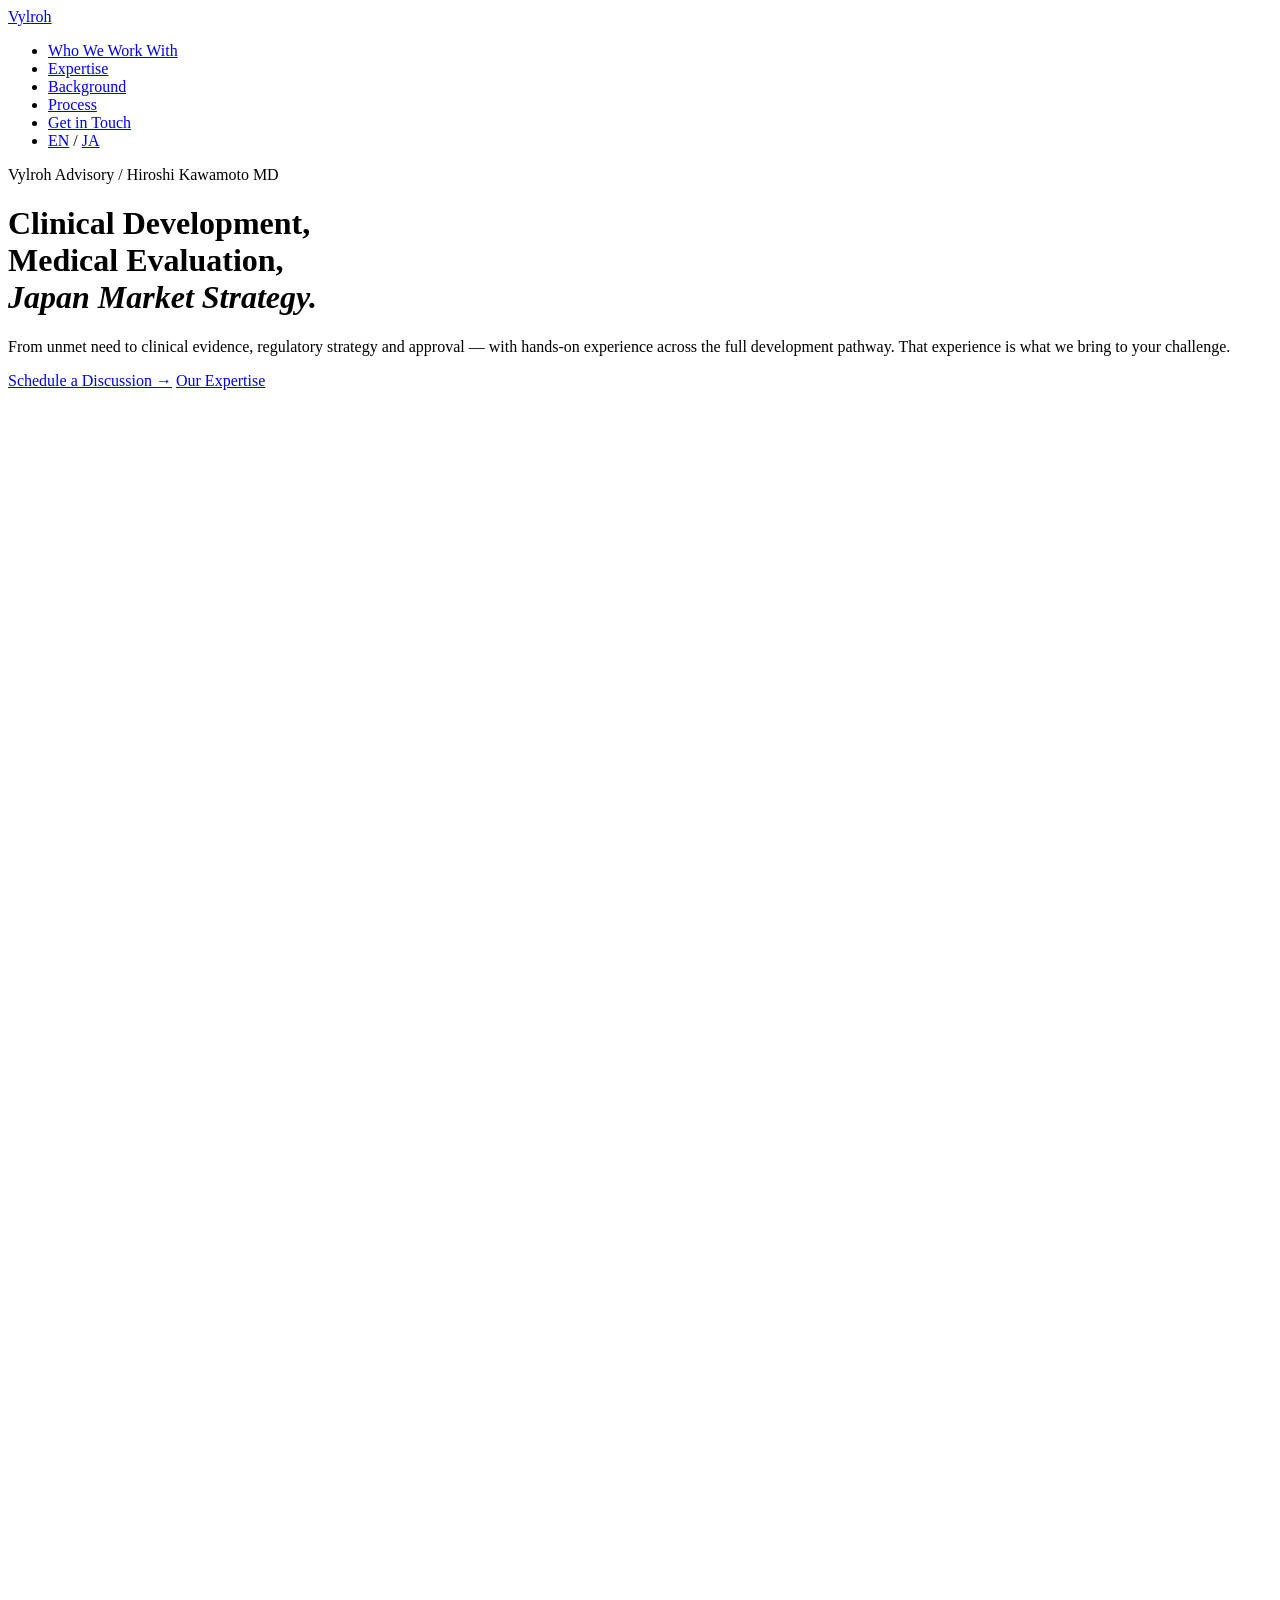
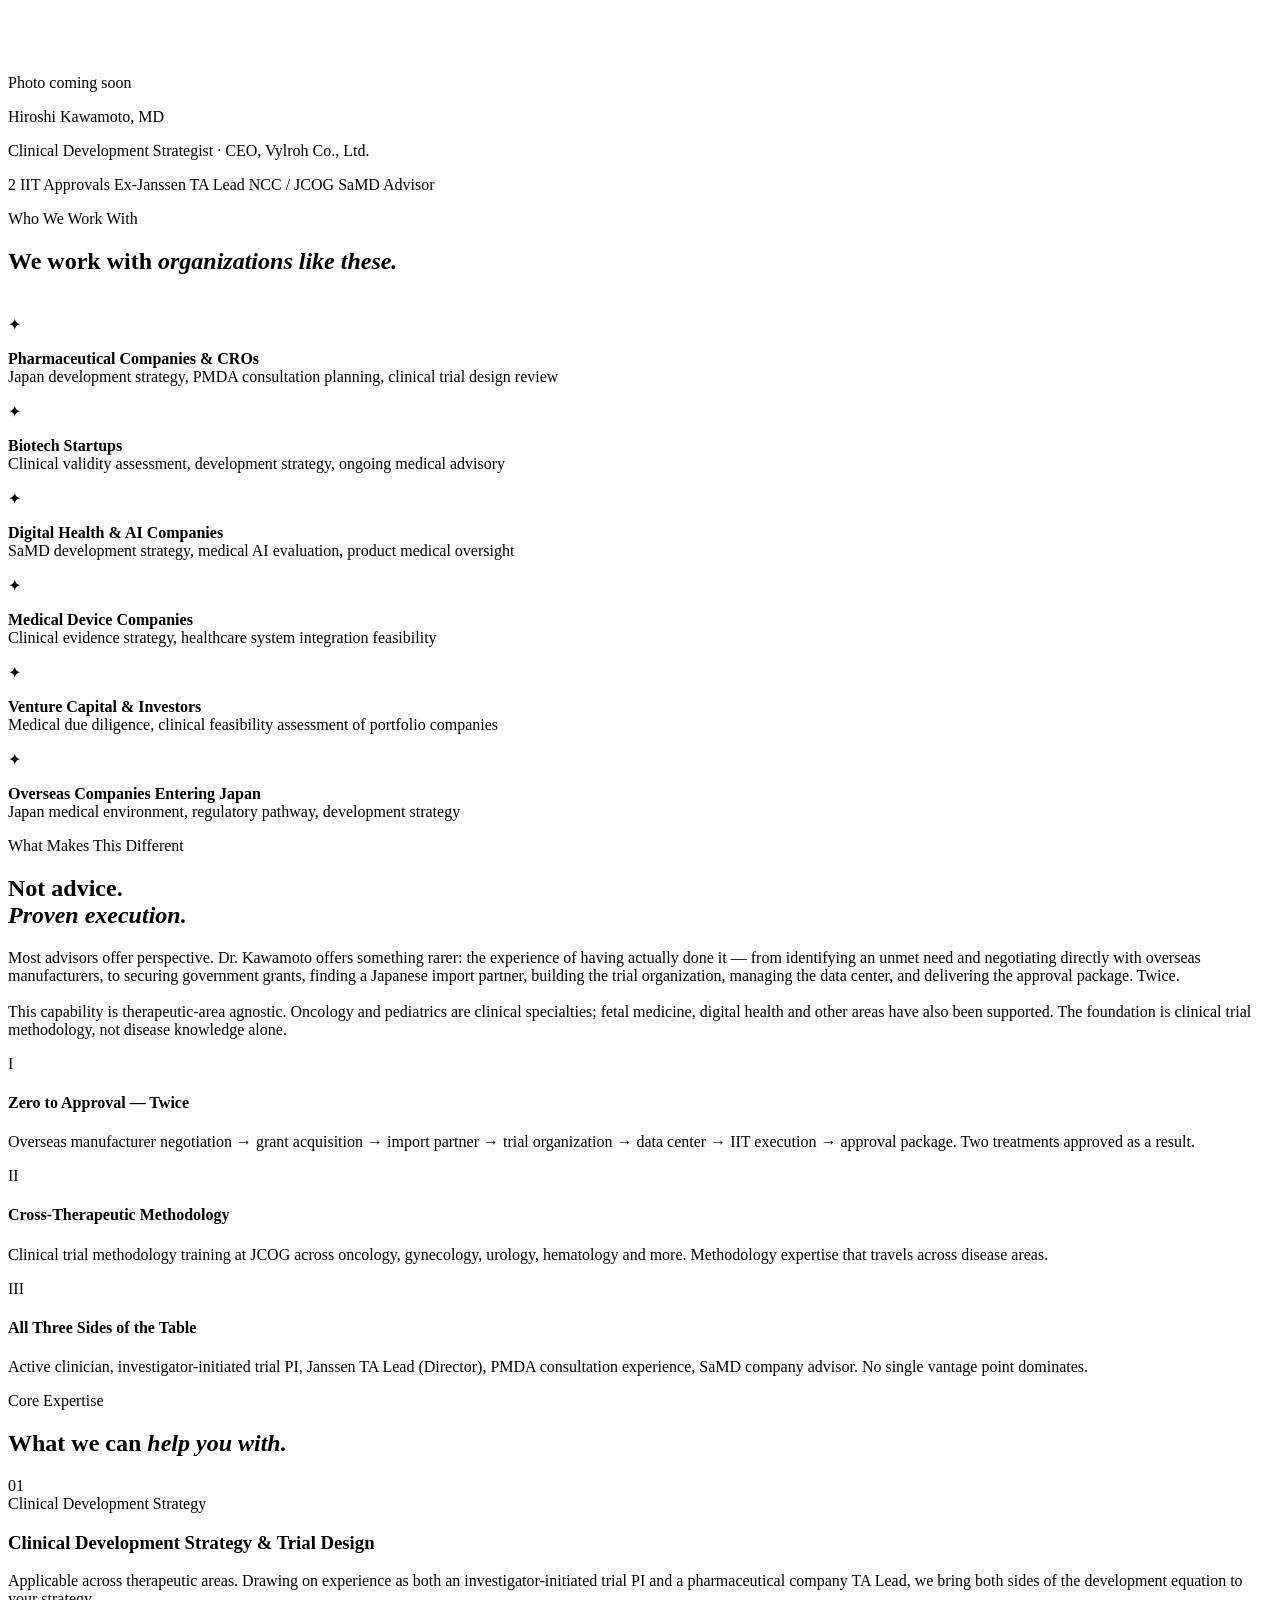
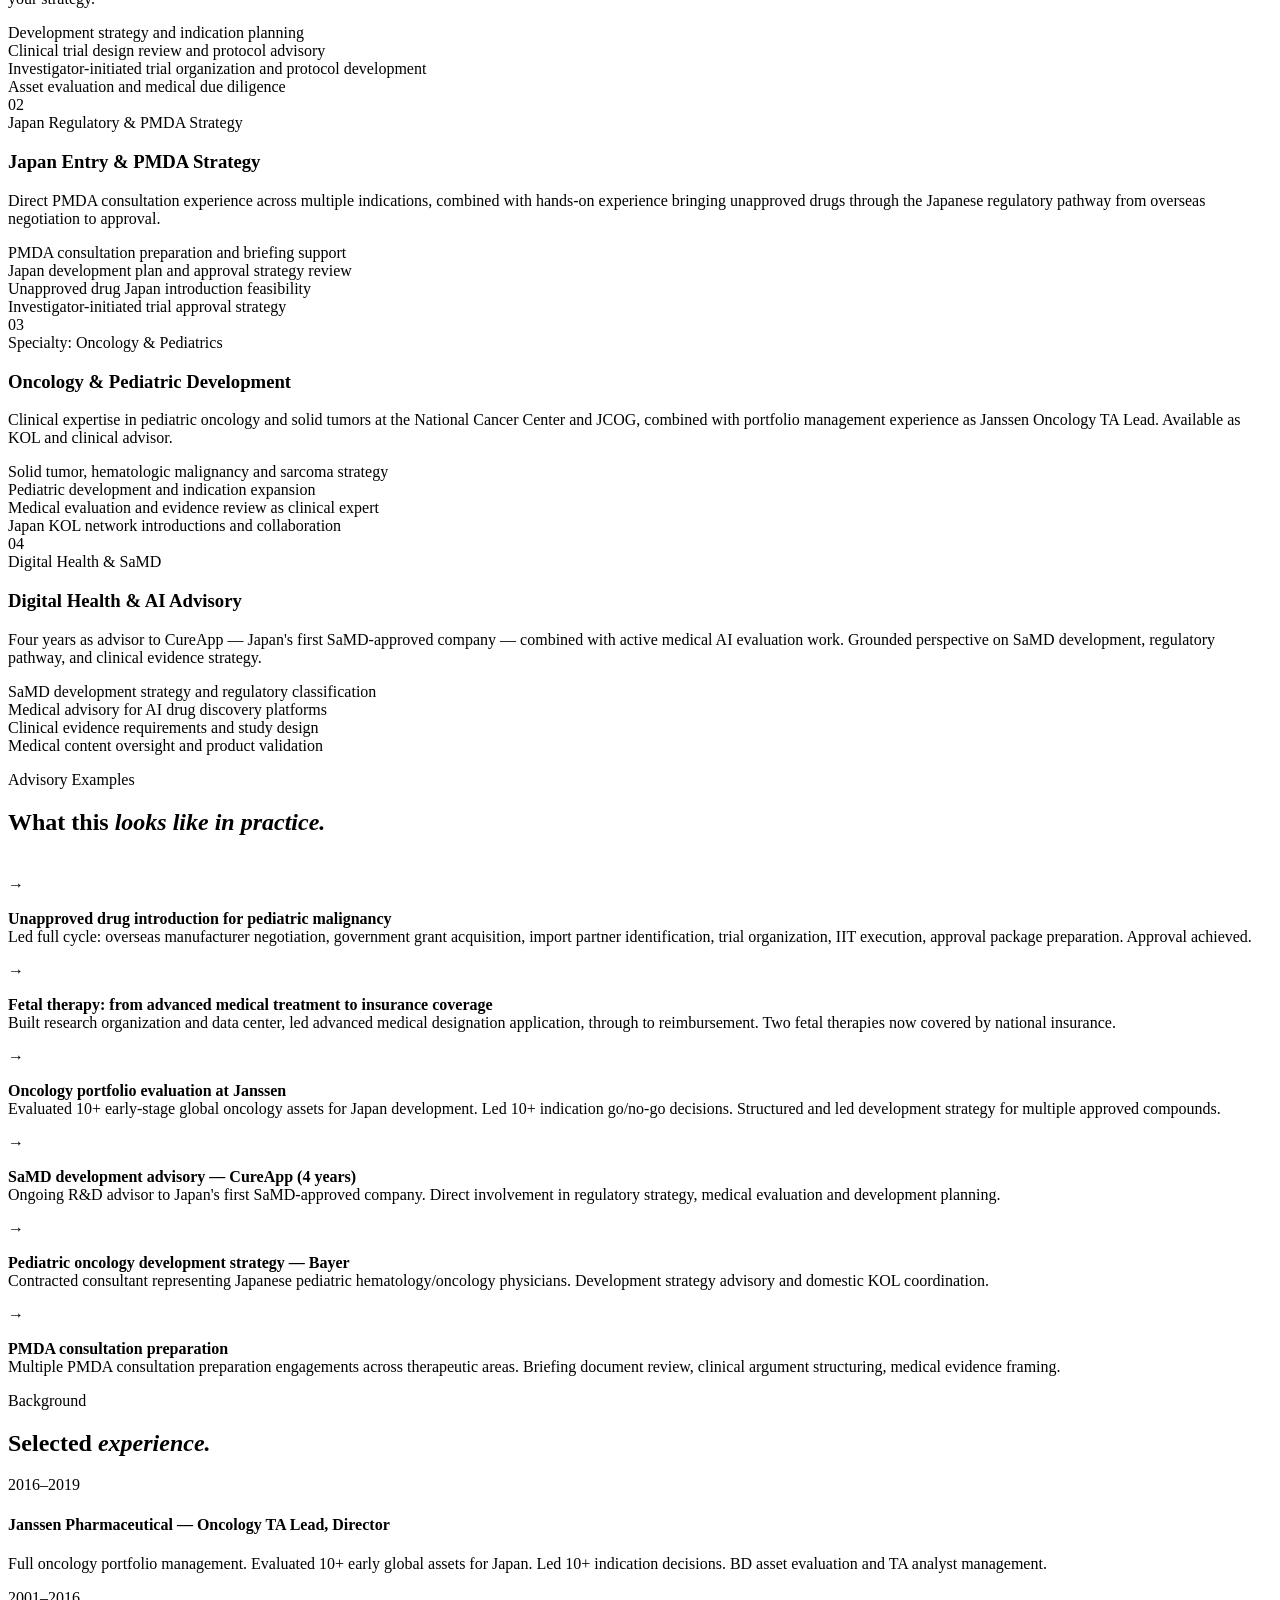
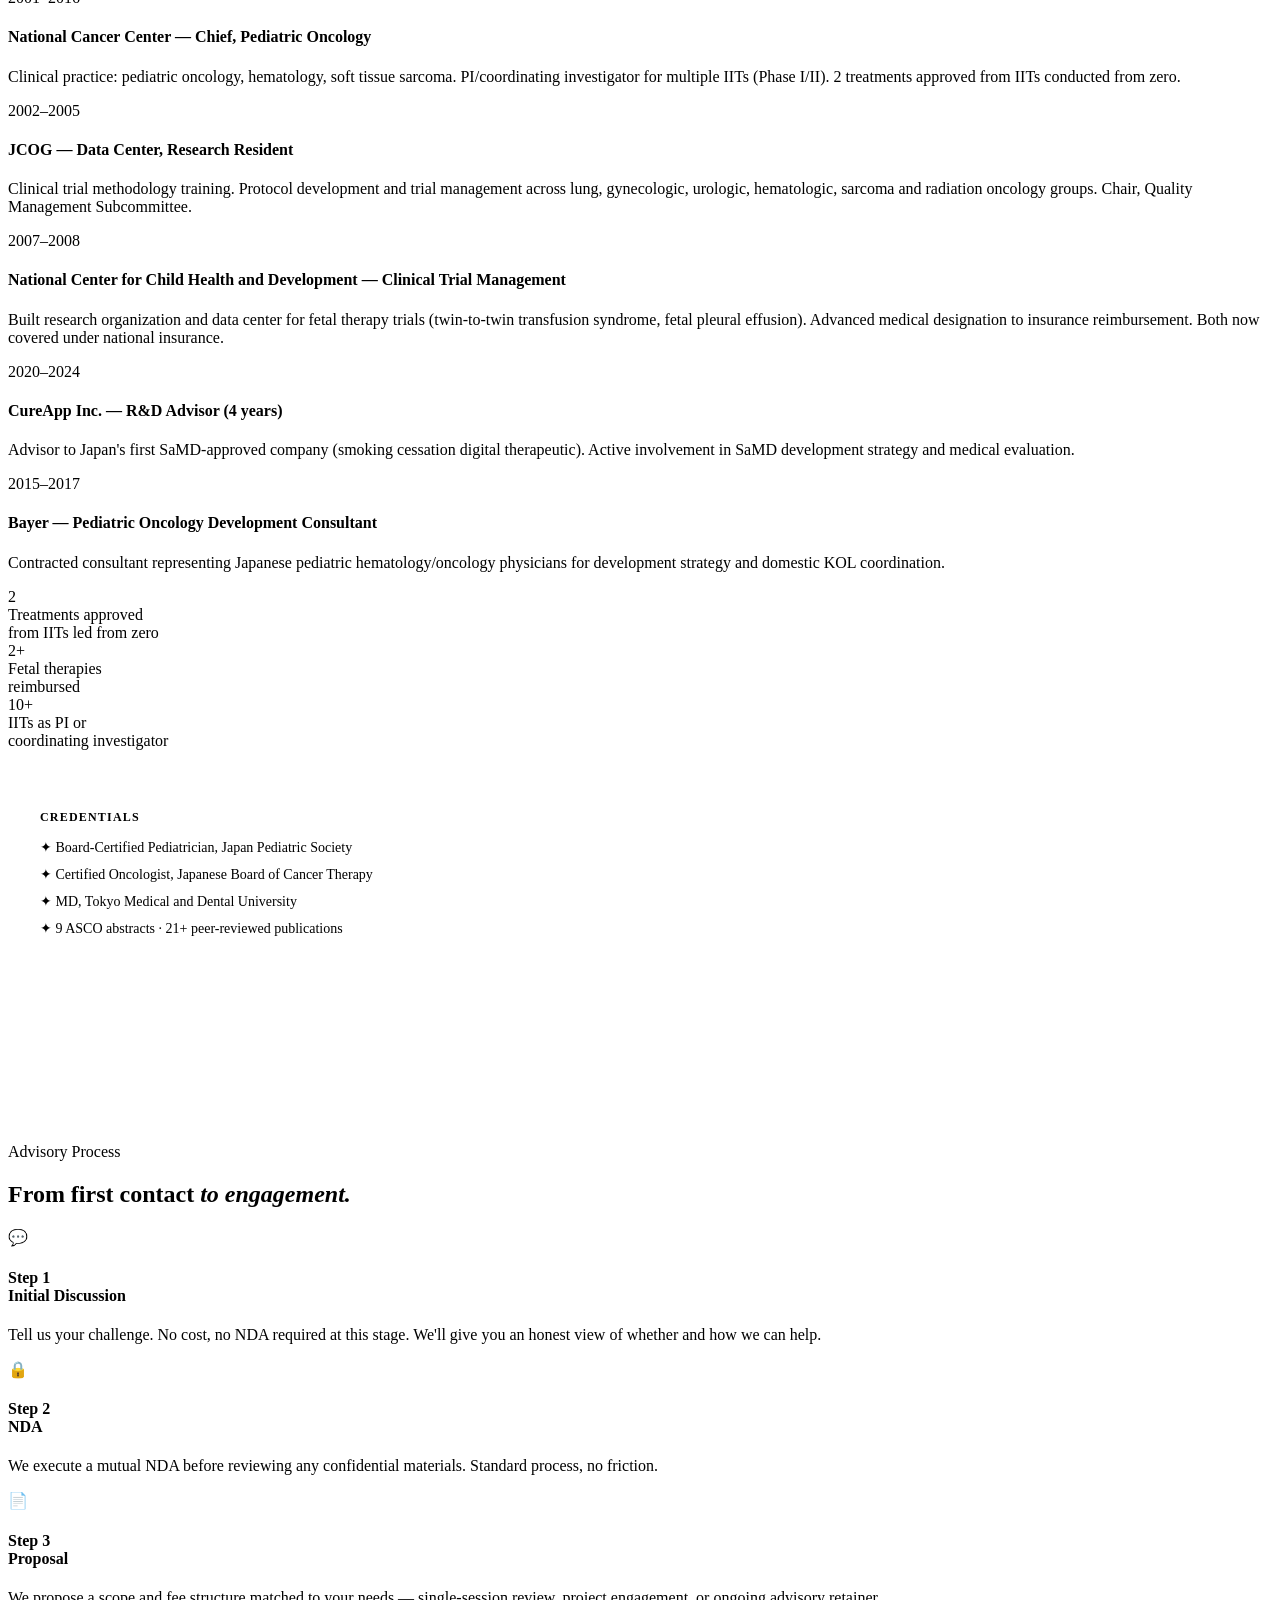
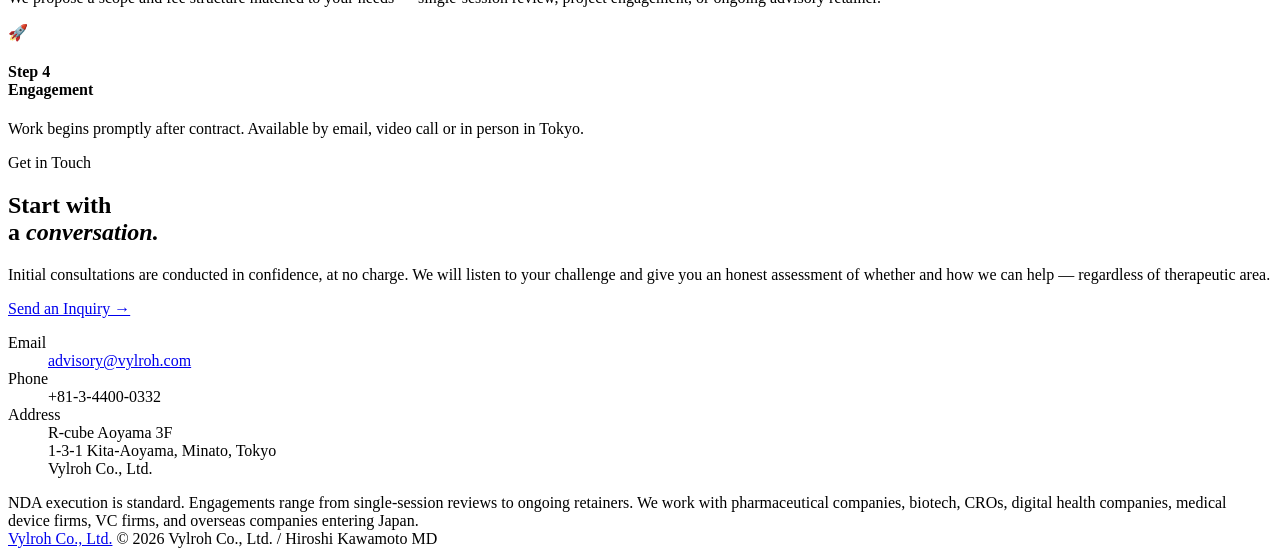
==== advisory-en.html @ c3233ef8 "Create advisory-en.html" ====
<!DOCTYPE html>
<html lang="en">
<head>
  <meta charset="UTF-8">
  <meta name="viewport" content="width=device-width, initial-scale=1.0">
  <meta name="description" content="Hiroshi Kawamoto MD — Clinical development strategy, medical evaluation and Japan regulatory advisory. From IND to approval — done twice, from zero.">
  <title>Advisory — Vylroh / Hiroshi Kawamoto MD</title>
  <link rel="stylesheet" href="advisory.css">
</head>
<body>

<nav class="adv-nav">
  <a href="index-en.html" class="adv-nav-logo">Vyl<span>roh</span></a>
  <ul class="adv-nav-links">
    <li><a href="#who">Who We Work With</a></li>
    <li><a href="#areas">Expertise</a></li>
    <li><a href="#background">Background</a></li>
    <li><a href="#process">Process</a></li>
    <li><a href="#contact">Get in Touch</a></li>
    <li class="lang-pill">
      <a href="advisory-en.html" class="on">EN</a>
      <span>/</span>
      <a href="advisory.html">JA</a>
    </li>
  </ul>
</nav>

<!-- HERO -->
<div class="adv-hero">
  <div class="adv-hero-left">
    <p class="adv-eyebrow">Vylroh Advisory / Hiroshi Kawamoto MD</p>
    <h1 class="adv-hero-h1">Clinical Development,<br>Medical Evaluation,<br><em>Japan Market Strategy.</em></h1>
    <p class="adv-hero-sub">From unmet need to clinical evidence, regulatory strategy and approval — with hands-on experience across the full development pathway. That experience is what we bring to your challenge.</p>
    <div class="adv-cta-wrap">
      <a href="#contact" class="adv-cta">Schedule a Discussion →</a>
      <a href="#areas" class="adv-cta-ghost">Our Expertise</a>
    </div>
  </div>
  <div class="adv-hero-right">
    <div class="adv-photo-area">
      <!-- Replace with: <img src="dr-kawamoto.jpg" alt="Hiroshi Kawamoto MD" class="adv-photo-img"> -->
      <div class="adv-photo-placeholder">
        <svg viewBox="0 0 48 48" fill="none" xmlns="http://www.w3.org/2000/svg">
          <circle cx="24" cy="18" r="9" stroke="white" stroke-width="1.5"/>
          <path d="M6 42c0-9.941 8.059-18 18-18s18 8.059 18 18" stroke="white" stroke-width="1.5"/>
        </svg>
        <p>Photo coming soon</p>
      </div>
    </div>
    <div class="adv-hero-card">
      <p class="name">Hiroshi Kawamoto, MD</p>
      <p class="title">Clinical Development Strategist · CEO, Vylroh Co., Ltd.</p>
      <div class="tags">
        <span class="adv-tag">2 IIT Approvals</span>
        <span class="adv-tag">Ex-Janssen TA Lead</span>
        <span class="adv-tag">NCC / JCOG</span>
        <span class="adv-tag">SaMD Advisor</span>
      </div>
    </div>
  </div>
</div>

<!-- WHO WE WORK WITH -->
<section class="adv-section adv-pains" id="who" style="background: var(--white);">
  <p class="adv-section-label">Who We Work With</p>
  <h2 class="adv-section-title" style="margin-bottom:16px;">We work with <em>organizations like these.</em></h2>
  <div class="adv-pains-grid" style="margin-top:40px;">
    <div class="adv-pain"><span class="adv-pain-num">✦</span><p><strong>Pharmaceutical Companies & CROs</strong><br>Japan development strategy, PMDA consultation planning, clinical trial design review</p></div>
    <div class="adv-pain"><span class="adv-pain-num">✦</span><p><strong>Biotech Startups</strong><br>Clinical validity assessment, development strategy, ongoing medical advisory</p></div>
    <div class="adv-pain"><span class="adv-pain-num">✦</span><p><strong>Digital Health & AI Companies</strong><br>SaMD development strategy, medical AI evaluation, product medical oversight</p></div>
    <div class="adv-pain"><span class="adv-pain-num">✦</span><p><strong>Medical Device Companies</strong><br>Clinical evidence strategy, healthcare system integration feasibility</p></div>
    <div class="adv-pain"><span class="adv-pain-num">✦</span><p><strong>Venture Capital & Investors</strong><br>Medical due diligence, clinical feasibility assessment of portfolio companies</p></div>
    <div class="adv-pain"><span class="adv-pain-num">✦</span><p><strong>Overseas Companies Entering Japan</strong><br>Japan medical environment, regulatory pathway, development strategy</p></div>
  </div>
</section>

<!-- DIFFERENTIATOR -->
<section class="adv-section adv-why">
  <div class="adv-why-grid">
    <div>
      <p class="adv-section-label">What Makes This Different</p>
      <h2 class="adv-section-title">Not advice.<br><em>Proven execution.</em></h2>
      <p class="adv-why-body">Most advisors offer perspective. Dr. Kawamoto offers something rarer: the experience of having actually done it — from identifying an unmet need and negotiating directly with overseas manufacturers, to securing government grants, finding a Japanese import partner, building the trial organization, managing the data center, and delivering the approval package. Twice.<br><br>This capability is therapeutic-area agnostic. Oncology and pediatrics are clinical specialties; fetal medicine, digital health and other areas have also been supported. The foundation is clinical trial methodology, not disease knowledge alone.</p>
    </div>
    <div class="adv-three">
      <div class="adv-three-item">
        <span class="adv-three-num">I</span>
        <div class="adv-three-content">
          <h4>Zero to Approval — Twice</h4>
          <p>Overseas manufacturer negotiation → grant acquisition → import partner → trial organization → data center → IIT execution → approval package. Two treatments approved as a result.</p>
        </div>
      </div>
      <div class="adv-three-item">
        <span class="adv-three-num">II</span>
        <div class="adv-three-content">
          <h4>Cross-Therapeutic Methodology</h4>
          <p>Clinical trial methodology training at JCOG across oncology, gynecology, urology, hematology and more. Methodology expertise that travels across disease areas.</p>
        </div>
      </div>
      <div class="adv-three-item">
        <span class="adv-three-num">III</span>
        <div class="adv-three-content">
          <h4>All Three Sides of the Table</h4>
          <p>Active clinician, investigator-initiated trial PI, Janssen TA Lead (Director), PMDA consultation experience, SaMD company advisor. No single vantage point dominates.</p>
        </div>
      </div>
    </div>
  </div>
</section>

<!-- ADVISORY AREAS -->
<section class="adv-section adv-areas" id="areas">
  <p class="adv-section-label">Core Expertise</p>
  <h2 class="adv-section-title">What we can <em>help you with.</em></h2>
  <div class="adv-areas-grid">

    <div class="adv-area">
      <div class="adv-area-num">01</div>
      <span class="area-sub">Clinical Development Strategy</span>
      <h3>Clinical Development Strategy & Trial Design</h3>
      <p>Applicable across therapeutic areas. Drawing on experience as both an investigator-initiated trial PI and a pharmaceutical company TA Lead, we bring both sides of the development equation to your strategy.</p>
      <div class="adv-bullets">
        <div class="adv-bullet">Development strategy and indication planning</div>
        <div class="adv-bullet">Clinical trial design review and protocol advisory</div>
        <div class="adv-bullet">Investigator-initiated trial organization and protocol development</div>
        <div class="adv-bullet">Asset evaluation and medical due diligence</div>
      </div>
    </div>

    <div class="adv-area">
      <div class="adv-area-num">02</div>
      <span class="area-sub">Japan Regulatory & PMDA Strategy</span>
      <h3>Japan Entry & PMDA Strategy</h3>
      <p>Direct PMDA consultation experience across multiple indications, combined with hands-on experience bringing unapproved drugs through the Japanese regulatory pathway from overseas negotiation to approval.</p>
      <div class="adv-bullets">
        <div class="adv-bullet">PMDA consultation preparation and briefing support</div>
        <div class="adv-bullet">Japan development plan and approval strategy review</div>
        <div class="adv-bullet">Unapproved drug Japan introduction feasibility</div>
        <div class="adv-bullet">Investigator-initiated trial approval strategy</div>
      </div>
    </div>

    <div class="adv-area">
      <div class="adv-area-num">03</div>
      <span class="area-sub">Specialty: Oncology & Pediatrics</span>
      <h3>Oncology & Pediatric Development</h3>
      <p>Clinical expertise in pediatric oncology and solid tumors at the National Cancer Center and JCOG, combined with portfolio management experience as Janssen Oncology TA Lead. Available as KOL and clinical advisor.</p>
      <div class="adv-bullets">
        <div class="adv-bullet">Solid tumor, hematologic malignancy and sarcoma strategy</div>
        <div class="adv-bullet">Pediatric development and indication expansion</div>
        <div class="adv-bullet">Medical evaluation and evidence review as clinical expert</div>
        <div class="adv-bullet">Japan KOL network introductions and collaboration</div>
      </div>
    </div>

    <div class="adv-area">
      <div class="adv-area-num">04</div>
      <span class="area-sub">Digital Health & SaMD</span>
      <h3>Digital Health &amp; AI Advisory</h3>
      <p>Four years as advisor to CureApp — Japan's first SaMD-approved company — combined with active medical AI evaluation work. Grounded perspective on SaMD development, regulatory pathway, and clinical evidence strategy.</p>
      <div class="adv-bullets">
        <div class="adv-bullet">SaMD development strategy and regulatory classification</div>
        <div class="adv-bullet">Medical advisory for AI drug discovery platforms</div>
        <div class="adv-bullet">Clinical evidence requirements and study design</div>
        <div class="adv-bullet">Medical content oversight and product validation</div>
      </div>
    </div>

  </div>
</section>

<!-- RECENT ADVISORY EXAMPLES -->
<section class="adv-section adv-pains" style="background:var(--white);">
  <p class="adv-section-label">Advisory Examples</p>
  <h2 class="adv-section-title">What this <em>looks like in practice.</em></h2>
  <div class="adv-pains-grid" style="margin-top:40px;">
    <div class="adv-pain"><span class="adv-pain-num">→</span><p><strong>Unapproved drug introduction for pediatric malignancy</strong><br>Led full cycle: overseas manufacturer negotiation, government grant acquisition, import partner identification, trial organization, IIT execution, approval package preparation. Approval achieved.</p></div>
    <div class="adv-pain"><span class="adv-pain-num">→</span><p><strong>Fetal therapy: from advanced medical treatment to insurance coverage</strong><br>Built research organization and data center, led advanced medical designation application, through to reimbursement. Two fetal therapies now covered by national insurance.</p></div>
    <div class="adv-pain"><span class="adv-pain-num">→</span><p><strong>Oncology portfolio evaluation at Janssen</strong><br>Evaluated 10+ early-stage global oncology assets for Japan development. Led 10+ indication go/no-go decisions. Structured and led development strategy for multiple approved compounds.</p></div>
    <div class="adv-pain"><span class="adv-pain-num">→</span><p><strong>SaMD development advisory — CureApp (4 years)</strong><br>Ongoing R&D advisor to Japan's first SaMD-approved company. Direct involvement in regulatory strategy, medical evaluation and development planning.</p></div>
    <div class="adv-pain"><span class="adv-pain-num">→</span><p><strong>Pediatric oncology development strategy — Bayer</strong><br>Contracted consultant representing Japanese pediatric hematology/oncology physicians. Development strategy advisory and domestic KOL coordination.</p></div>
    <div class="adv-pain"><span class="adv-pain-num">→</span><p><strong>PMDA consultation preparation</strong><br>Multiple PMDA consultation preparation engagements across therapeutic areas. Briefing document review, clinical argument structuring, medical evidence framing.</p></div>
  </div>
</section>

<!-- BACKGROUND -->
<section class="adv-section adv-background" id="background">
  <p class="adv-section-label">Background</p>
  <h2 class="adv-section-title">Selected <em>experience.</em></h2>
  <div class="adv-background-grid">
    <div>
      <div class="adv-bg-list">
        <div class="adv-bg-item">
          <span class="adv-bg-period">2016–2019</span>
          <div class="adv-bg-content">
            <h4>Janssen Pharmaceutical — Oncology TA Lead, Director</h4>
            <p>Full oncology portfolio management. Evaluated 10+ early global assets for Japan. Led 10+ indication decisions. BD asset evaluation and TA analyst management.</p>
          </div>
        </div>
        <div class="adv-bg-item">
          <span class="adv-bg-period">2001–2016</span>
          <div class="adv-bg-content">
            <h4>National Cancer Center — Chief, Pediatric Oncology</h4>
            <p>Clinical practice: pediatric oncology, hematology, soft tissue sarcoma. PI/coordinating investigator for multiple IITs (Phase I/II). 2 treatments approved from IITs conducted from zero.</p>
          </div>
        </div>
        <div class="adv-bg-item">
          <span class="adv-bg-period">2002–2005</span>
          <div class="adv-bg-content">
            <h4>JCOG — Data Center, Research Resident</h4>
            <p>Clinical trial methodology training. Protocol development and trial management across lung, gynecologic, urologic, hematologic, sarcoma and radiation oncology groups. Chair, Quality Management Subcommittee.</p>
          </div>
        </div>
        <div class="adv-bg-item">
          <span class="adv-bg-period">2007–2008</span>
          <div class="adv-bg-content">
            <h4>National Center for Child Health and Development — Clinical Trial Management</h4>
            <p>Built research organization and data center for fetal therapy trials (twin-to-twin transfusion syndrome, fetal pleural effusion). Advanced medical designation to insurance reimbursement. Both now covered under national insurance.</p>
          </div>
        </div>
        <div class="adv-bg-item">
          <span class="adv-bg-period">2020–2024</span>
          <div class="adv-bg-content">
            <h4>CureApp Inc. — R&D Advisor (4 years)</h4>
            <p>Advisor to Japan's first SaMD-approved company (smoking cessation digital therapeutic). Active involvement in SaMD development strategy and medical evaluation.</p>
          </div>
        </div>
        <div class="adv-bg-item">
          <span class="adv-bg-period">2015–2017</span>
          <div class="adv-bg-content">
            <h4>Bayer — Pediatric Oncology Development Consultant</h4>
            <p>Contracted consultant representing Japanese pediatric hematology/oncology physicians for development strategy and domestic KOL coordination.</p>
          </div>
        </div>
      </div>
    </div>
    <div>
      <div class="adv-stats-grid">
        <div class="adv-stat-card">
          <div class="num">2</div>
          <div class="lbl">Treatments approved<br>from IITs led from zero</div>
        </div>
        <div class="adv-stat-card">
          <div class="num">2+</div>
          <div class="lbl">Fetal therapies<br>reimbursed</div>
        </div>
        <div class="adv-stat-card">
          <div class="num">10+</div>
          <div class="lbl">IITs as PI or<br>coordinating investigator</div>
        </div>
      </div>
      <div style="margin-top:16px; padding:32px; background:var(--white); border:1px solid var(--rule);">
        <p style="font-size:12px; font-weight:700; letter-spacing:0.1em; text-transform:uppercase; color:var(--gold); margin-bottom:14px;">Credentials</p>
        <div style="display:flex; flex-direction:column; gap:10px;">
          <div style="font-size:14px; color:var(--ink-mid);">✦ Board-Certified Pediatrician, Japan Pediatric Society</div>
          <div style="font-size:14px; color:var(--ink-mid);">✦ Certified Oncologist, Japanese Board of Cancer Therapy</div>
          <div style="font-size:14px; color:var(--ink-mid);">✦ MD, Tokyo Medical and Dental University</div>
          <div style="font-size:14px; color:var(--ink-mid);">✦ 9 ASCO abstracts · 21+ peer-reviewed publications</div>
        </div>
      </div>
      <div style="margin-top:16px; padding:32px; background:var(--navy);">
        <p style="font-size:12px; font-weight:700; letter-spacing:0.1em; text-transform:uppercase; color:rgba(255,255,255,0.4); margin-bottom:14px;">Policy Contributions</p>
        <p style="font-size:14px; color:rgba(255,255,255,0.65); line-height:1.7;">Contributed to MHLW guidance on clinical evaluation of anti-cancer agents for pediatric malignancies (2015). Co-author, JSNM guidelines on ¹³¹I-MIBG radiotherapy.</p>
      </div>
    </div>
  </div>
</section>

<!-- ADVISORY PROCESS -->
<section class="adv-section adv-engagements" id="process">
  <p class="adv-section-label">Advisory Process</p>
  <h2 class="adv-section-title">From first contact <em>to engagement.</em></h2>
  <div class="adv-eng-grid" style="grid-template-columns: repeat(4,1fr);">
    <div class="adv-eng">
      <span class="adv-eng-icon">💬</span>
      <h4>Step 1<br>Initial Discussion</h4>
      <p>Tell us your challenge. No cost, no NDA required at this stage. We'll give you an honest view of whether and how we can help.</p>
    </div>
    <div class="adv-eng">
      <span class="adv-eng-icon">🔒</span>
      <h4>Step 2<br>NDA</h4>
      <p>We execute a mutual NDA before reviewing any confidential materials. Standard process, no friction.</p>
    </div>
    <div class="adv-eng">
      <span class="adv-eng-icon">📄</span>
      <h4>Step 3<br>Proposal</h4>
      <p>We propose a scope and fee structure matched to your needs — single-session review, project engagement, or ongoing advisory retainer.</p>
    </div>
    <div class="adv-eng">
      <span class="adv-eng-icon">🚀</span>
      <h4>Step 4<br>Engagement</h4>
      <p>Work begins promptly after contract. Available by email, video call or in person in Tokyo.</p>
    </div>
  </div>
</section>

<!-- CONTACT -->
<section class="adv-section adv-contact" id="contact">
  <div class="adv-contact-grid">
    <div>
      <p class="adv-section-label">Get in Touch</p>
      <h2 class="adv-section-title">Start with<br>a <em>conversation.</em></h2>
      <p class="adv-contact-body">Initial consultations are conducted in confidence, at no charge. We will listen to your challenge and give you an honest assessment of whether and how we can help — regardless of therapeutic area.</p>
      <a href="mailto:advisory@vylroh.com?subject=Advisory Inquiry" class="adv-cta" style="display:inline-flex;">Send an Inquiry →</a>
    </div>
    <div>
      <dl class="adv-contact-info">
        <div class="adv-contact-row">
          <dt>Email</dt>
          <dd><a href="mailto:advisory@vylroh.com">advisory@vylroh.com</a></dd>
        </div>
        <div class="adv-contact-row">
          <dt>Phone</dt>
          <dd>+81-3-4400-0332</dd>
        </div>
        <div class="adv-contact-row">
          <dt>Address</dt>
          <dd>R-cube Aoyama 3F<br>1-3-1 Kita-Aoyama, Minato, Tokyo<br>Vylroh Co., Ltd.</dd>
        </div>
      </dl>
      <div class="adv-contact-note">
        NDA execution is standard. Engagements range from single-session reviews to ongoing retainers. We work with pharmaceutical companies, biotech, CROs, digital health companies, medical device firms, VC firms, and overseas companies entering Japan.
      </div>
    </div>
  </div>
</section>

<footer class="adv-footer">
  <a href="index-en.html" class="adv-footer-logo">Vylroh Co., Ltd.</a>
  <span class="adv-footer-copy">© 2026 Vylroh Co., Ltd. / Hiroshi Kawamoto MD</span>
</footer>

</body>
</html>
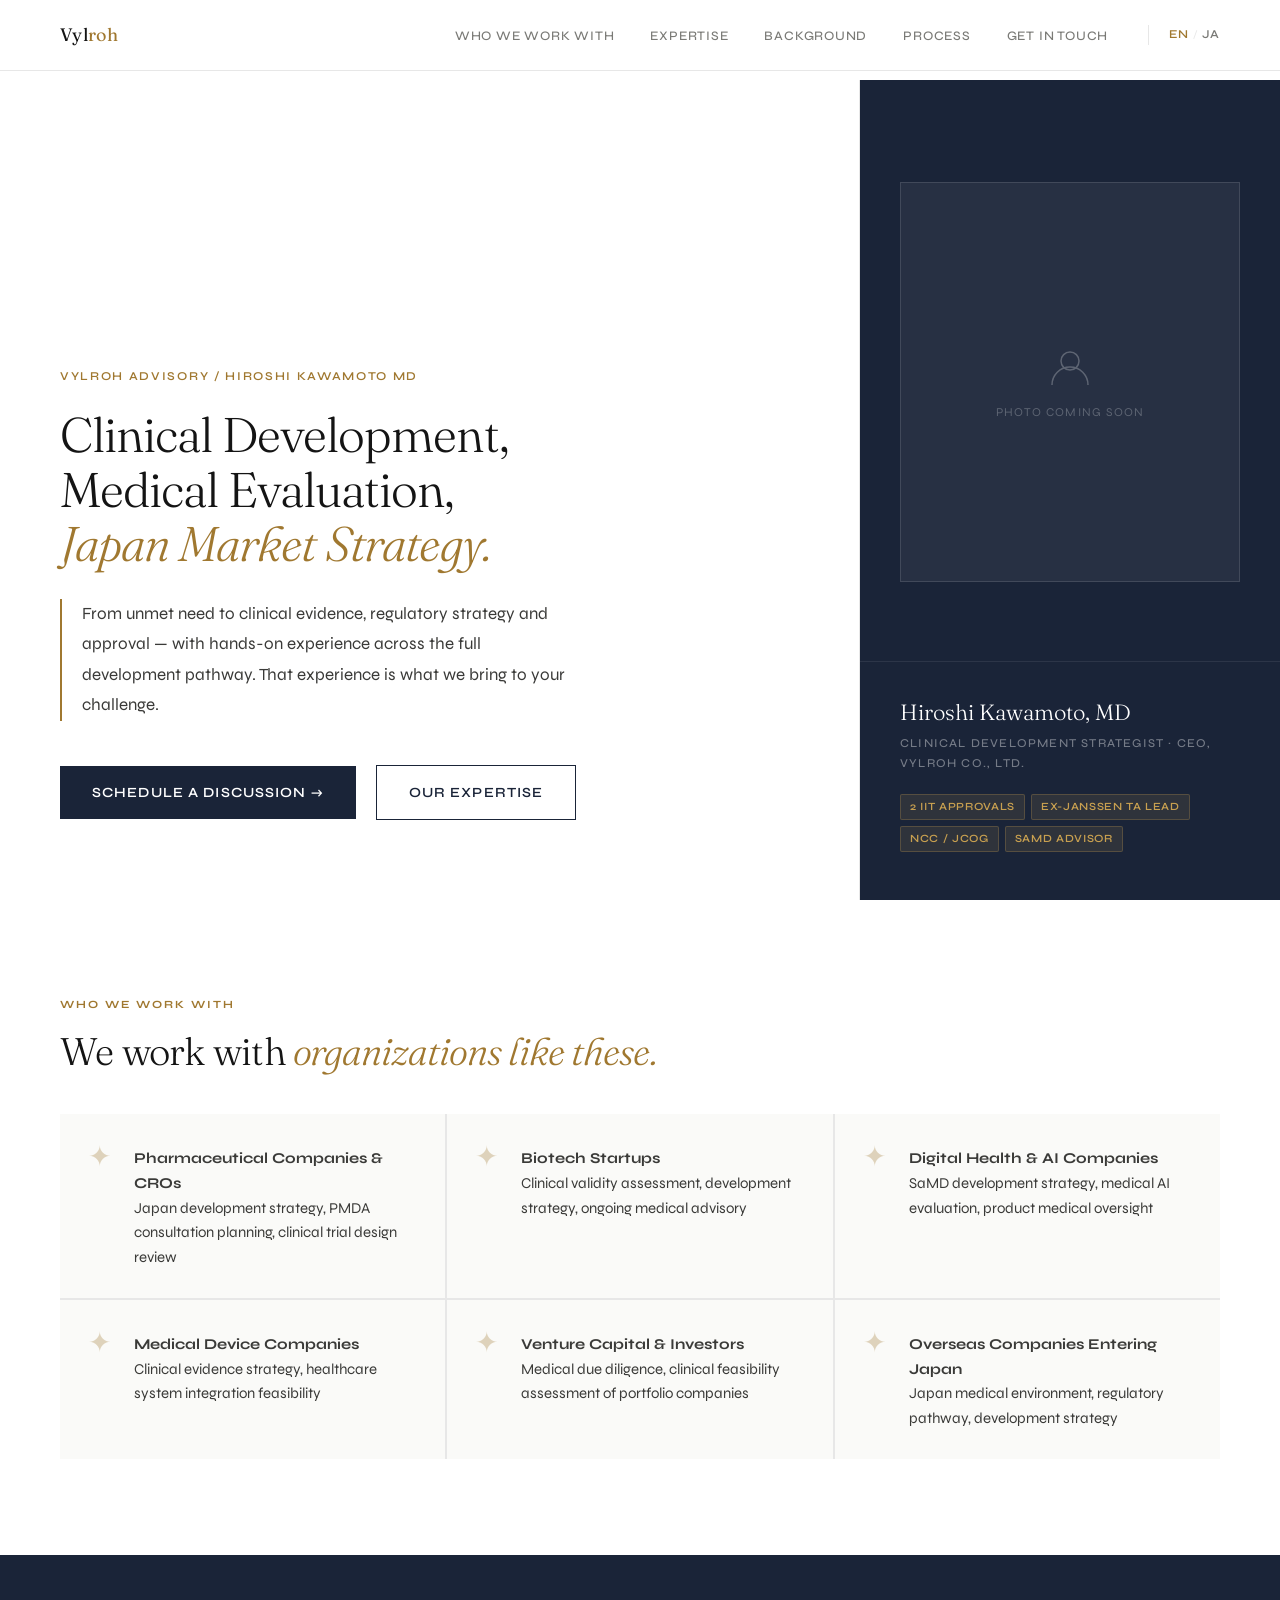
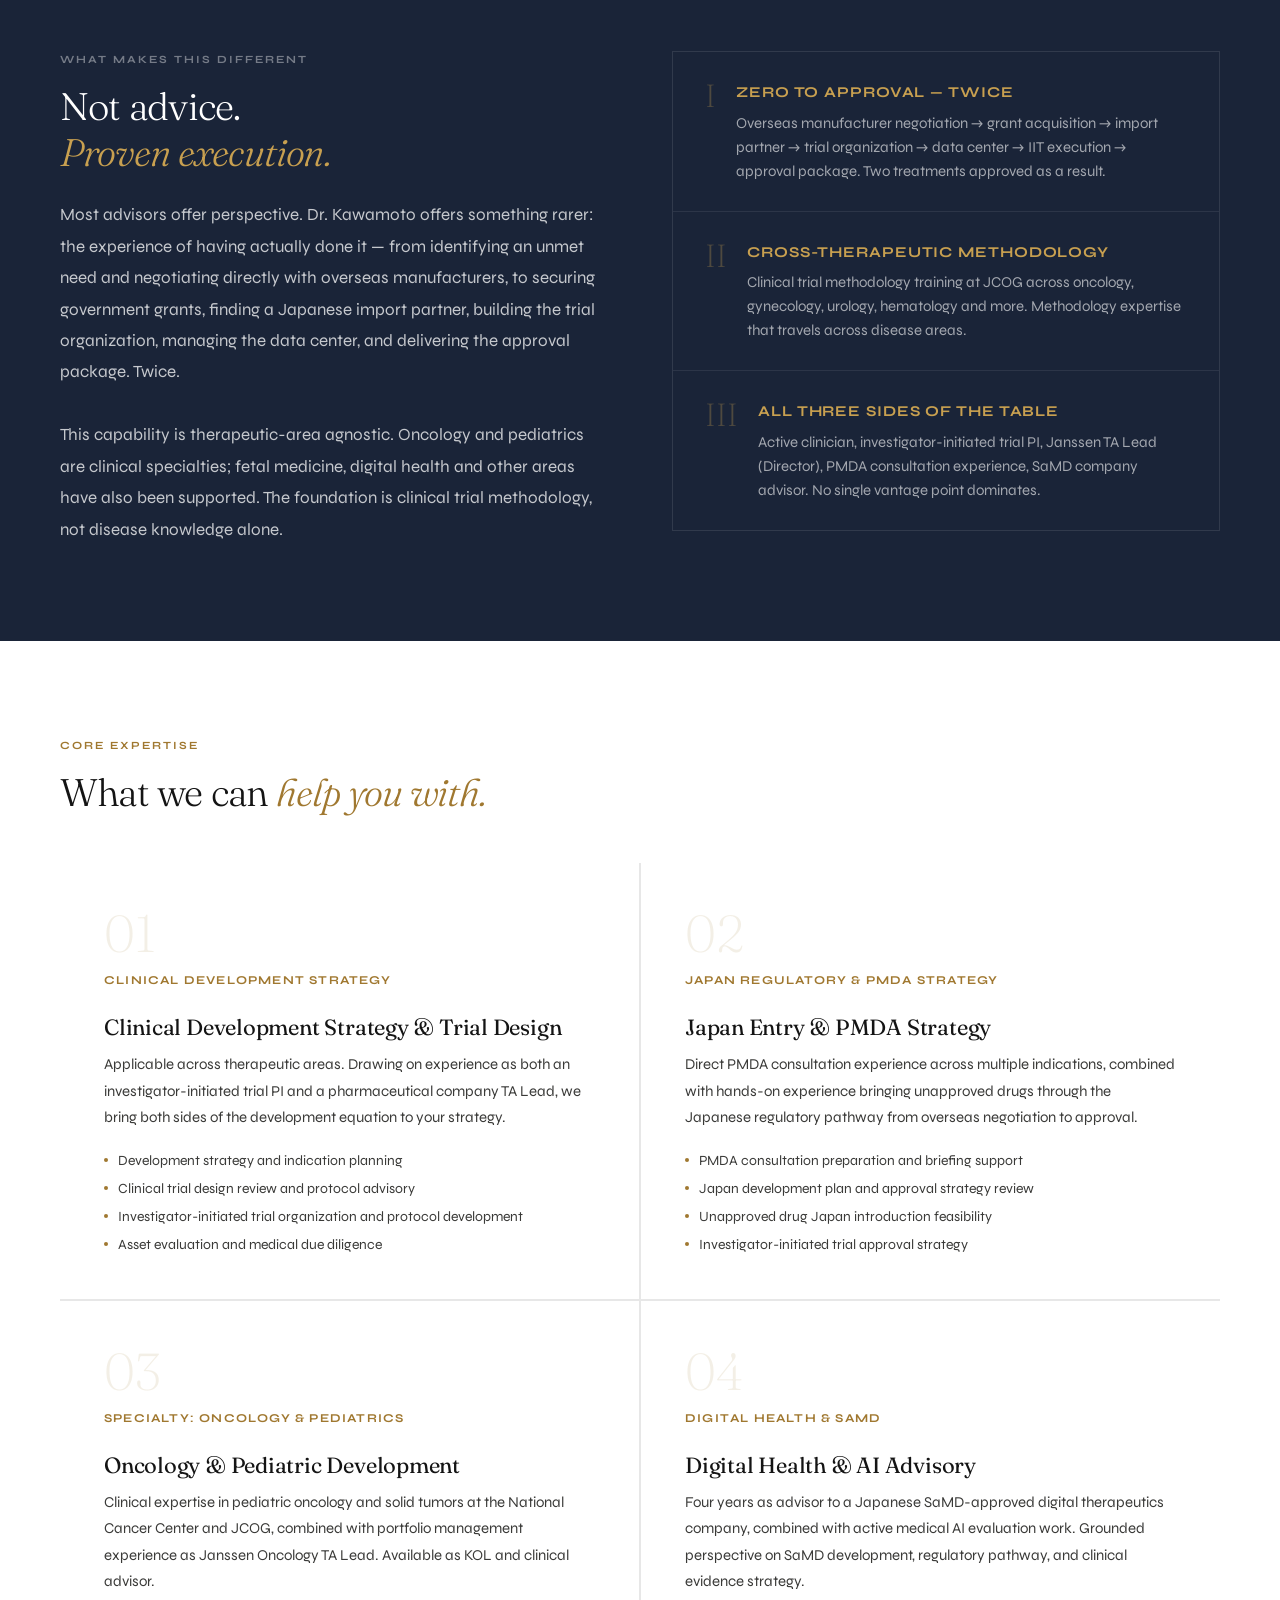
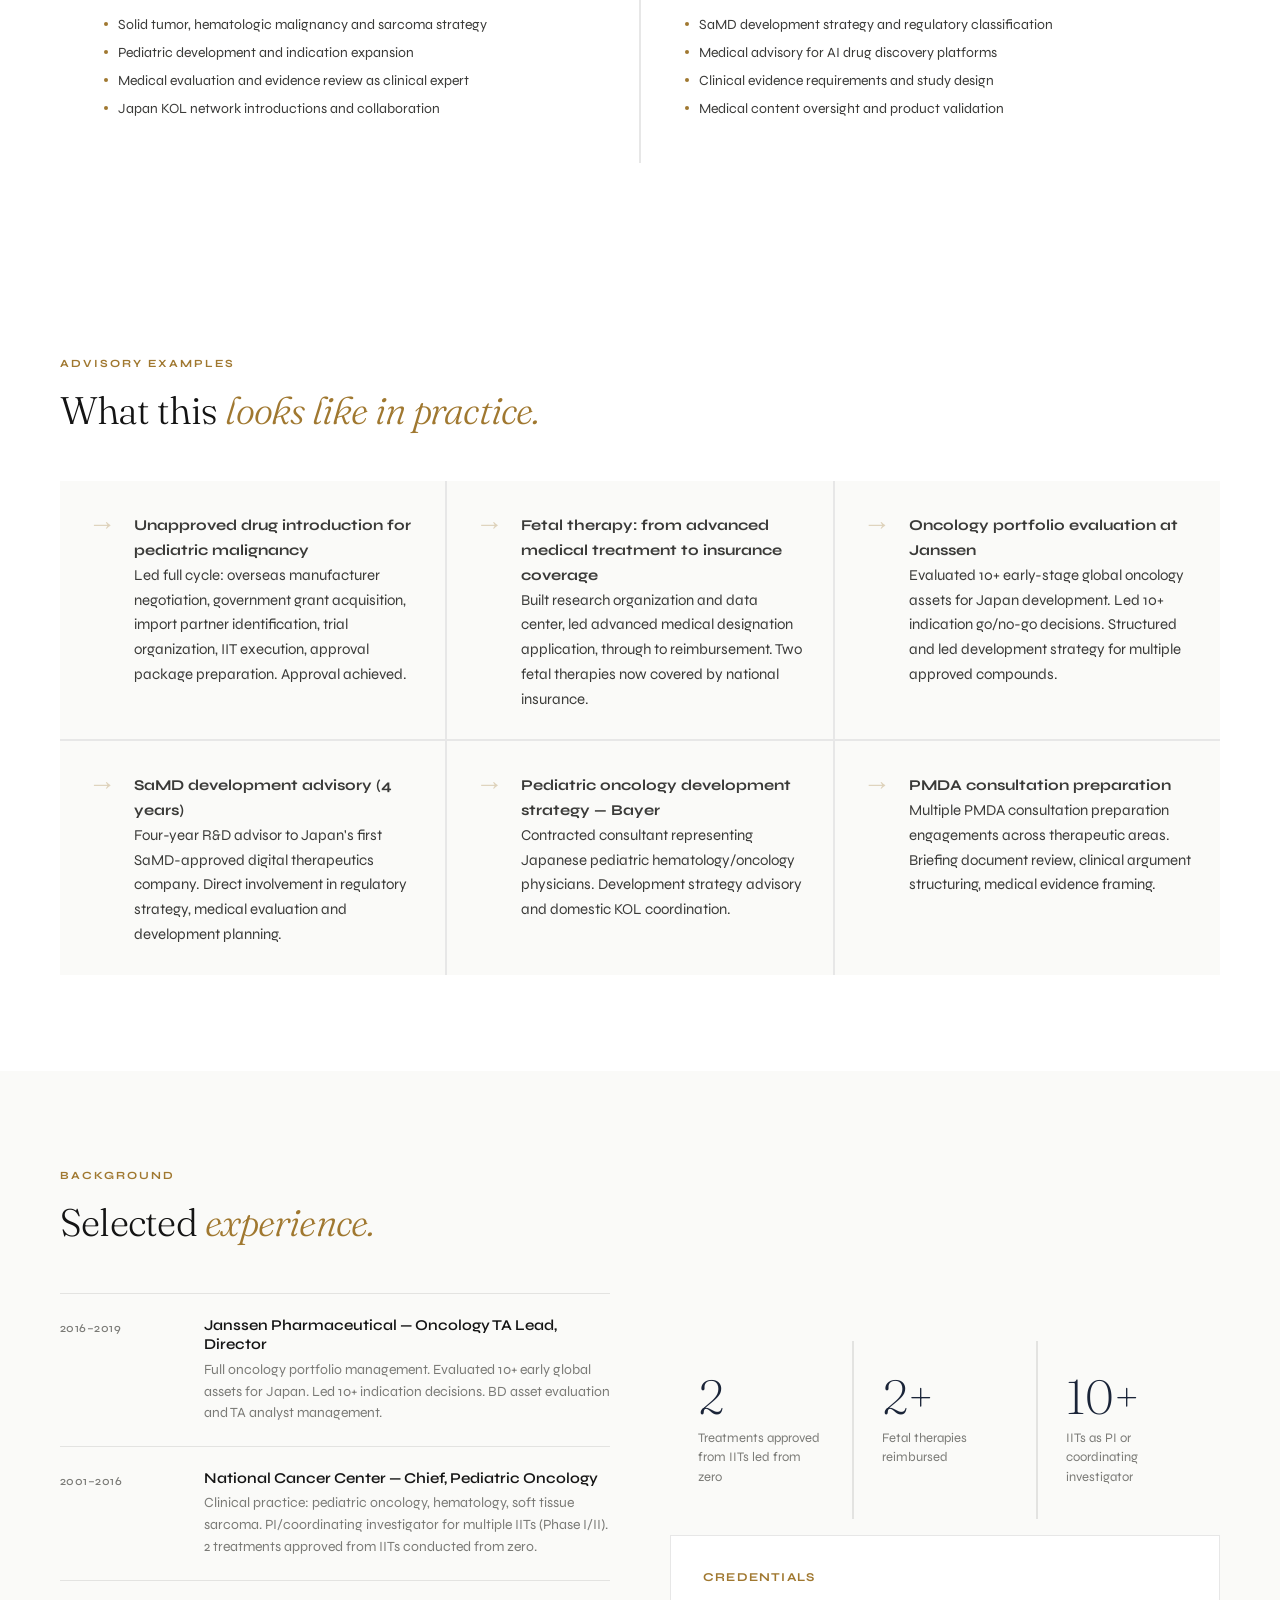
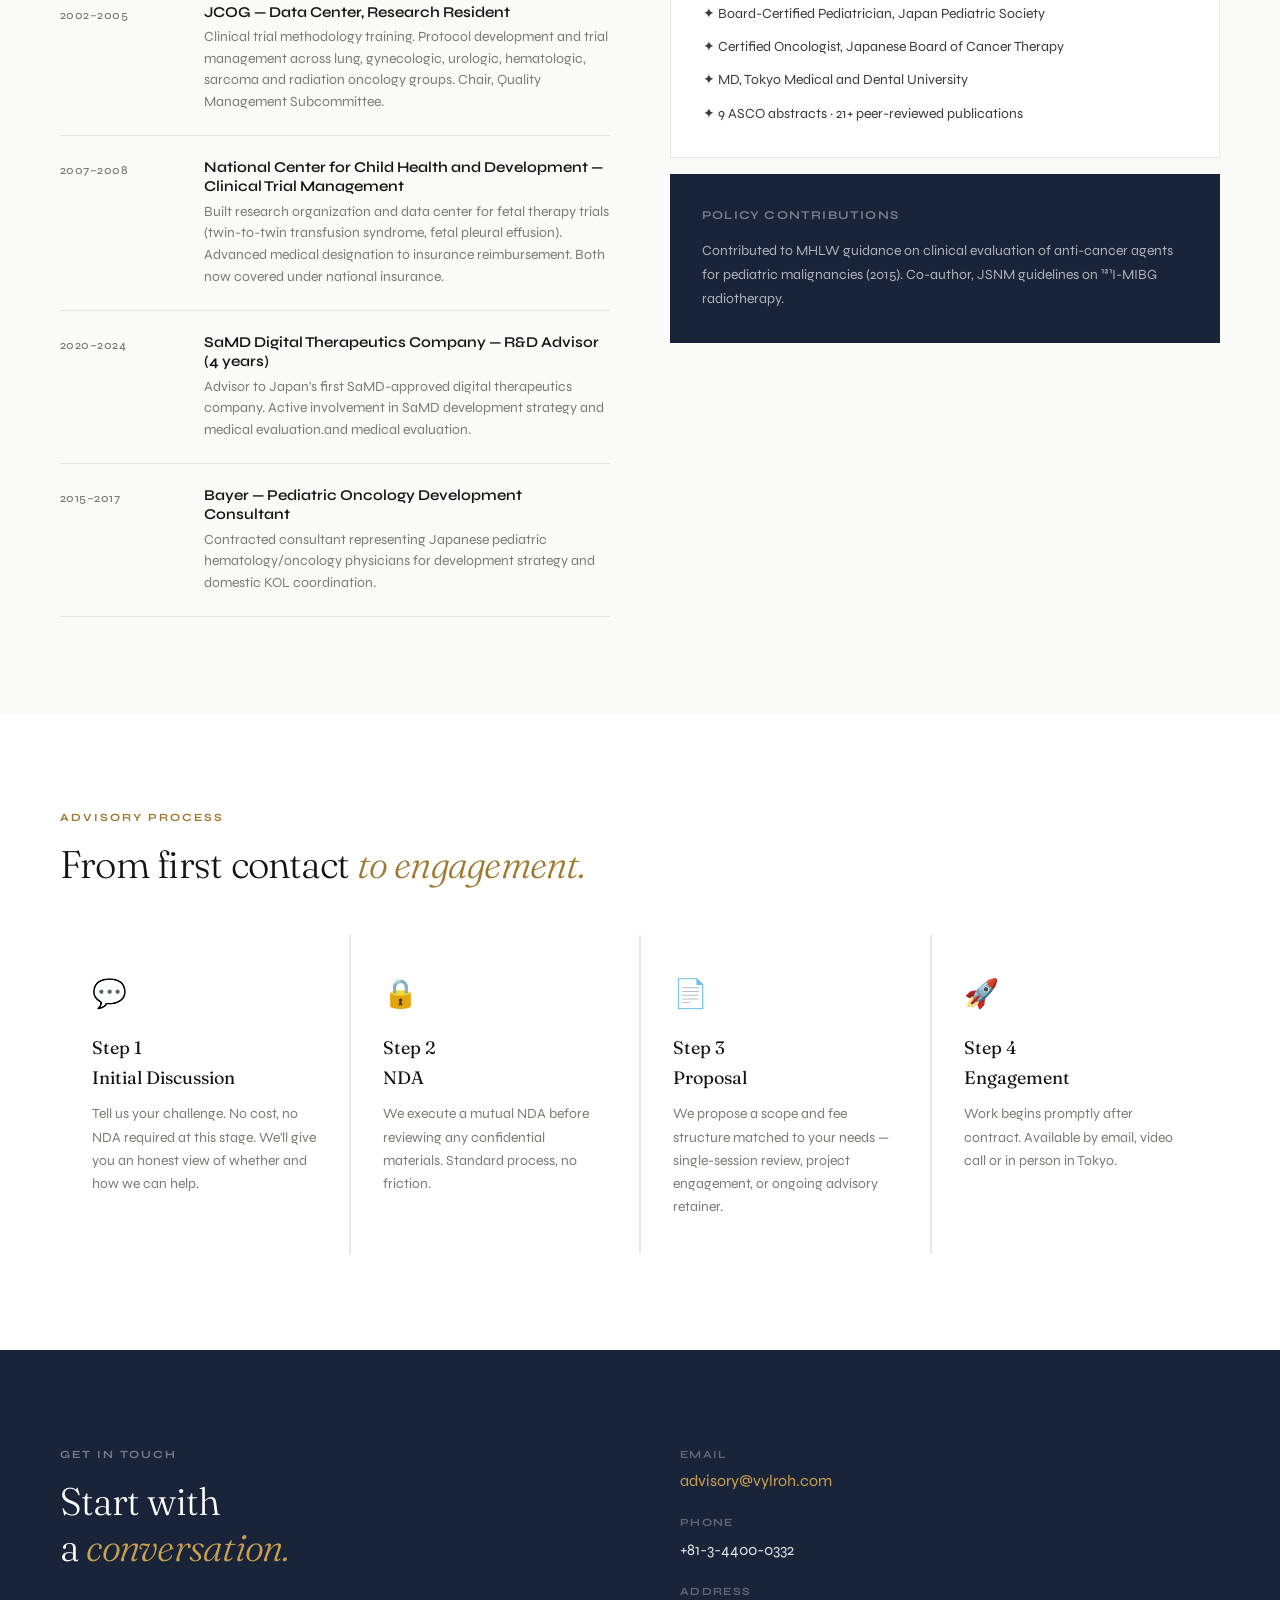
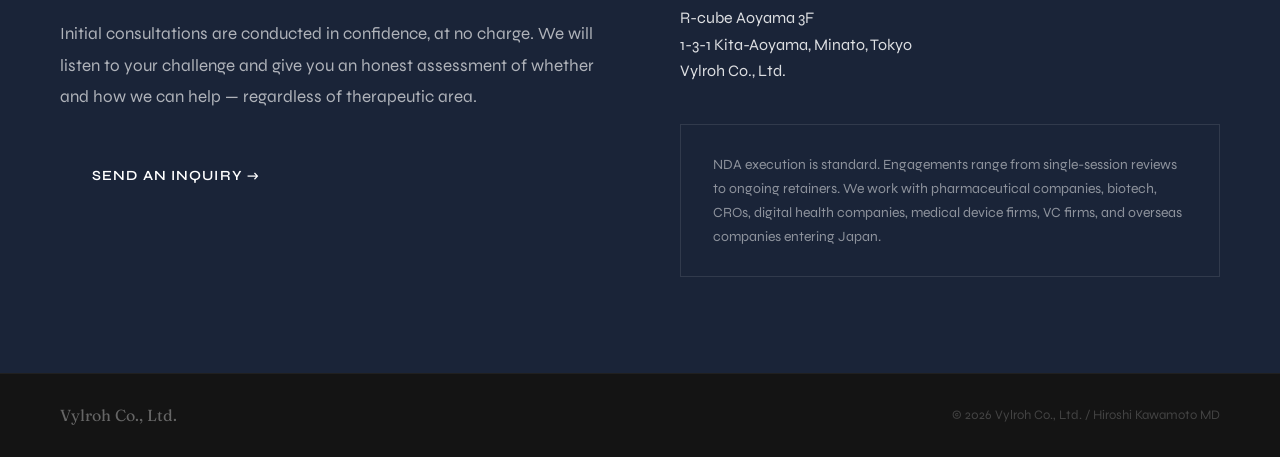
==== commit fbbc6388: "Update advisory-en.html" ====
--- a/advisory-en.html
+++ b/advisory-en.html
@@ -157,7 +157,7 @@
       <div class="adv-area-num">04</div>
       <span class="area-sub">Digital Health & SaMD</span>
       <h3>Digital Health &amp; AI Advisory</h3>
-      <p>Four years as advisor to CureApp — Japan's first SaMD-approved company — combined with active medical AI evaluation work. Grounded perspective on SaMD development, regulatory pathway, and clinical evidence strategy.</p>
+      <p>Four years as advisor to a Japanese SaMD-approved digital therapeutics company, combined with active medical AI evaluation work. Grounded perspective on SaMD development, regulatory pathway, and clinical evidence strategy.</p>
       <div class="adv-bullets">
         <div class="adv-bullet">SaMD development strategy and regulatory classification</div>
         <div class="adv-bullet">Medical advisory for AI drug discovery platforms</div>
@@ -177,7 +177,7 @@
     <div class="adv-pain"><span class="adv-pain-num">→</span><p><strong>Unapproved drug introduction for pediatric malignancy</strong><br>Led full cycle: overseas manufacturer negotiation, government grant acquisition, import partner identification, trial organization, IIT execution, approval package preparation. Approval achieved.</p></div>
     <div class="adv-pain"><span class="adv-pain-num">→</span><p><strong>Fetal therapy: from advanced medical treatment to insurance coverage</strong><br>Built research organization and data center, led advanced medical designation application, through to reimbursement. Two fetal therapies now covered by national insurance.</p></div>
     <div class="adv-pain"><span class="adv-pain-num">→</span><p><strong>Oncology portfolio evaluation at Janssen</strong><br>Evaluated 10+ early-stage global oncology assets for Japan development. Led 10+ indication go/no-go decisions. Structured and led development strategy for multiple approved compounds.</p></div>
-    <div class="adv-pain"><span class="adv-pain-num">→</span><p><strong>SaMD development advisory — CureApp (4 years)</strong><br>Ongoing R&D advisor to Japan's first SaMD-approved company. Direct involvement in regulatory strategy, medical evaluation and development planning.</p></div>
+    <div class="adv-pain"><span class="adv-pain-num">→</span><p><strong>SaMD development advisory (4 years)</strong><br>Four-year R&D advisor to Japan's first SaMD-approved digital therapeutics company. Direct involvement in regulatory strategy, medical evaluation and development planning.</p></div>
     <div class="adv-pain"><span class="adv-pain-num">→</span><p><strong>Pediatric oncology development strategy — Bayer</strong><br>Contracted consultant representing Japanese pediatric hematology/oncology physicians. Development strategy advisory and domestic KOL coordination.</p></div>
     <div class="adv-pain"><span class="adv-pain-num">→</span><p><strong>PMDA consultation preparation</strong><br>Multiple PMDA consultation preparation engagements across therapeutic areas. Briefing document review, clinical argument structuring, medical evidence framing.</p></div>
   </div>
@@ -221,8 +221,8 @@
         <div class="adv-bg-item">
           <span class="adv-bg-period">2020–2024</span>
           <div class="adv-bg-content">
-            <h4>CureApp Inc. — R&D Advisor (4 years)</h4>
-            <p>Advisor to Japan's first SaMD-approved company (smoking cessation digital therapeutic). Active involvement in SaMD development strategy and medical evaluation.</p>
+            <h4>SaMD Digital Therapeutics Company — R&D Advisor (4 years)</h4>
+            <p>Advisor to Japan's first SaMD-approved digital therapeutics company. Active involvement in SaMD development strategy and medical evaluation.and medical evaluation.</p>
           </div>
         </div>
         <div class="adv-bg-item">
--- a/advisory.css
+++ b/advisory.css
@@ -0,0 +1,377 @@
+@import url('https://fonts.googleapis.com/css2?family=Fraunces:ital,opsz,wght@0,9..144,200;0,9..144,300;0,9..144,400;1,9..144,200;1,9..144,300;1,9..144,400&family=Syne:wght@400;500;600;700&family=Noto+Sans+JP:wght@300;400;500&display=swap');
+
+*, *::before, *::after { box-sizing: border-box; margin: 0; padding: 0; }
+
+:root {
+  --white: #ffffff;
+  --off: #fafaf8;
+  --ink: #141414;
+  --ink-mid: #3a3a38;
+  --ink-light: #7a7a76;
+  --rule: rgba(20,20,20,0.1);
+  --navy: #1a2438;
+  --gold: #a07830;
+  --gold-light: #c8a050;
+  --green: #2a5c45;
+  --font-display: 'Fraunces', Georgia, serif;
+  --font-body: 'Syne', 'Noto Sans JP', sans-serif;
+  --font-ja: 'Noto Sans JP', sans-serif;
+}
+
+html { scroll-behavior: smooth; }
+
+body {
+  font-family: var(--font-body);
+  background: var(--white);
+  color: var(--ink);
+  font-size: 17px;
+  line-height: 1.65;
+  -webkit-font-smoothing: antialiased;
+}
+body.ja { font-family: var(--font-ja); }
+
+/* NAV */
+.adv-nav {
+  position: fixed; top: 0; left: 0; right: 0; z-index: 100;
+  display: flex; justify-content: space-between; align-items: center;
+  padding: 20px 60px;
+  background: rgba(255,255,255,0.95);
+  backdrop-filter: blur(10px);
+  border-bottom: 1px solid var(--rule);
+}
+.adv-nav-logo {
+  font-family: var(--font-display);
+  font-size: 18px; font-weight: 400; letter-spacing: 0.02em;
+  color: var(--ink); text-decoration: none;
+}
+.adv-nav-logo span { color: var(--gold); }
+.adv-nav-links {
+  display: flex; gap: 36px; list-style: none; align-items: center;
+}
+.adv-nav-links a {
+  font-size: 13px; font-weight: 500; letter-spacing: 0.06em;
+  text-transform: uppercase; color: var(--ink-light);
+  text-decoration: none; transition: color 0.2s;
+}
+.adv-nav-links a:hover { color: var(--gold); }
+.lang-pill {
+  display: flex; gap: 4px; align-items: center;
+  padding-left: 20px; margin-left: 4px;
+  border-left: 1px solid var(--rule);
+}
+.lang-pill a {
+  font-size: 12px !important; font-weight: 600 !important;
+  color: var(--ink-light) !important; text-transform: none !important;
+}
+.lang-pill a.on { color: var(--gold) !important; }
+.lang-pill span { font-size: 11px; color: var(--rule); }
+
+/* HERO */
+.adv-hero {
+  min-height: 100vh;
+  display: grid;
+  grid-template-columns: 1fr 420px;
+  gap: 0;
+  padding-top: 80px;
+}
+.adv-hero-left {
+  display: flex; flex-direction: column; justify-content: flex-end;
+  padding: 80px 60px 80px 60px;
+  background: var(--white);
+  border-right: 1px solid var(--rule);
+}
+.adv-hero-right {
+  display: flex; flex-direction: column;
+  background: var(--navy);
+}
+.adv-photo-area {
+  flex: 1;
+  display: flex; align-items: center; justify-content: center;
+  padding: 48px 40px 24px;
+  position: relative;
+}
+.adv-photo-placeholder {
+  width: 100%; aspect-ratio: 3/4;
+  max-height: 400px;
+  background: rgba(255,255,255,0.06);
+  border: 1px solid rgba(255,255,255,0.12);
+  display: flex; flex-direction: column;
+  align-items: center; justify-content: center;
+  gap: 12px;
+}
+.adv-photo-placeholder svg {
+  width: 48px; height: 48px; opacity: 0.25;
+}
+.adv-photo-placeholder p {
+  font-size: 12px; letter-spacing: 0.1em; text-transform: uppercase;
+  color: rgba(255,255,255,0.25);
+}
+.adv-photo-img {
+  width: 100%; aspect-ratio: 3/4; max-height: 400px;
+  object-fit: cover; object-position: center top;
+  display: block;
+}
+.adv-hero-card {
+  padding: 32px 40px 48px;
+  border-top: 1px solid rgba(255,255,255,0.08);
+}
+.adv-hero-card .name {
+  font-family: var(--font-display);
+  font-size: 22px; font-weight: 300; color: var(--white);
+  margin-bottom: 4px;
+}
+.adv-hero-card .title {
+  font-size: 12px; font-weight: 500; letter-spacing: 0.1em;
+  text-transform: uppercase; color: rgba(255,255,255,0.4);
+  margin-bottom: 20px;
+}
+.adv-hero-card .tags {
+  display: flex; flex-wrap: wrap; gap: 6px;
+}
+.adv-tag {
+  font-size: 11px; font-weight: 600; letter-spacing: 0.06em;
+  text-transform: uppercase; color: var(--gold-light);
+  background: rgba(200,160,80,0.12);
+  border: 1px solid rgba(200,160,80,0.25);
+  padding: 3px 9px; border-radius: 2px;
+}
+
+.adv-eyebrow {
+  font-size: 12px; font-weight: 600; letter-spacing: 0.14em;
+  text-transform: uppercase; color: var(--gold);
+  margin-bottom: 20px;
+}
+.adv-hero-h1 {
+  font-family: var(--font-display);
+  font-size: clamp(32px, 3.8vw, 54px); font-weight: 300;
+  letter-spacing: -0.02em; line-height: 1.12;
+  color: var(--ink); margin-bottom: 28px;
+}
+.adv-hero-h1 em { font-style: italic; color: var(--gold); }
+.adv-hero-sub {
+  font-size: 17px; color: var(--ink-mid); line-height: 1.8;
+  max-width: 520px; margin-bottom: 44px;
+  border-left: 2px solid var(--gold); padding-left: 20px;
+}
+.adv-cta {
+  display: inline-flex; align-items: center; gap: 10px;
+  background: var(--navy); color: var(--white);
+  font-size: 14px; font-weight: 600; letter-spacing: 0.08em;
+  text-transform: uppercase; text-decoration: none;
+  padding: 15px 32px; transition: background 0.2s;
+}
+.adv-cta:hover { background: var(--gold); }
+.adv-cta-ghost {
+  display: inline-flex; align-items: center; gap: 10px;
+  color: var(--navy); font-size: 14px; font-weight: 600;
+  letter-spacing: 0.08em; text-transform: uppercase;
+  text-decoration: none;
+  border: 1px solid var(--navy); padding: 15px 32px;
+  margin-left: 16px; transition: all 0.2s;
+}
+.adv-cta-ghost:hover { background: var(--navy); color: var(--white); }
+
+/* SECTIONS */
+.adv-section { padding: 96px 60px; }
+.adv-section-label {
+  font-size: 11px; font-weight: 700; letter-spacing: 0.18em;
+  text-transform: uppercase; color: var(--gold);
+  margin-bottom: 14px;
+}
+.adv-section-title {
+  font-family: var(--font-display);
+  font-size: clamp(28px, 3vw, 44px); font-weight: 300;
+  letter-spacing: -0.02em; line-height: 1.2;
+  color: var(--ink); margin-bottom: 48px;
+}
+.adv-section-title em { font-style: italic; color: var(--gold); }
+
+/* PAIN POINTS */
+.adv-pains { background: var(--off); }
+.adv-pains-grid {
+  display: grid; grid-template-columns: repeat(3, 1fr); gap: 2px;
+  background: var(--rule); margin-top: 16px;
+}
+.adv-pain {
+  background: var(--off); padding: 28px 28px;
+  display: flex; align-items: flex-start; gap: 14px;
+  transition: background 0.2s;
+}
+.adv-pain:hover { background: var(--white); }
+.adv-pain-num {
+  font-family: var(--font-display); font-size: 28px; font-weight: 200;
+  color: rgba(160,120,48,0.3); line-height: 1; flex-shrink: 0; min-width: 32px;
+}
+.adv-pain p { font-size: 15px; color: var(--ink-mid); line-height: 1.65; padding-top: 4px; }
+
+/* WHY SECTION */
+.adv-why { background: var(--navy); color: var(--white); }
+.adv-why-grid { display: grid; grid-template-columns: 1fr 1fr; gap: 64px; align-items: start; }
+.adv-why .adv-section-label { color: rgba(255,255,255,0.4); }
+.adv-why .adv-section-title { color: var(--white); margin-bottom: 24px; }
+.adv-why .adv-section-title em { color: var(--gold-light); }
+.adv-why-body { font-size: 17px; color: rgba(255,255,255,0.75); line-height: 1.85; }
+.adv-three {
+  display: flex; flex-direction: column; gap: 0;
+  border: 1px solid rgba(255,255,255,0.1);
+}
+.adv-three-item {
+  padding: 28px 32px; border-bottom: 1px solid rgba(255,255,255,0.08);
+  display: flex; gap: 20px; align-items: flex-start;
+}
+.adv-three-item:last-child { border-bottom: none; }
+.adv-three-num {
+  font-family: var(--font-display); font-size: 32px; font-weight: 200;
+  color: rgba(200,160,80,0.3); line-height: 1; flex-shrink: 0;
+}
+.adv-three-content h4 {
+  font-size: 15px; font-weight: 700; letter-spacing: 0.06em;
+  text-transform: uppercase; color: var(--gold-light); margin-bottom: 6px;
+}
+.adv-three-content p { font-size: 15px; color: rgba(255,255,255,0.6); line-height: 1.6; }
+
+/* AREAS */
+.adv-areas { background: var(--white); }
+.adv-areas-grid { display: grid; grid-template-columns: repeat(2, 1fr); gap: 2px; background: var(--rule); }
+.adv-area {
+  background: var(--white); padding: 44px 44px; transition: background 0.2s;
+}
+.adv-area:hover { background: var(--off); }
+.adv-area-num {
+  font-family: var(--font-display); font-size: 52px; font-weight: 200;
+  color: rgba(160,120,48,0.12); line-height: 1; margin-bottom: 12px;
+}
+.adv-area h3 {
+  font-family: var(--font-display); font-size: 22px; font-weight: 400;
+  letter-spacing: -0.01em; color: var(--ink); margin-bottom: 6px;
+}
+.adv-area .area-sub {
+  font-size: 12px; font-weight: 700; letter-spacing: 0.1em;
+  text-transform: uppercase; color: var(--gold);
+  margin-bottom: 18px; display: block;
+}
+.adv-area p { font-size: 15px; color: var(--ink-mid); line-height: 1.75; margin-bottom: 20px; }
+.adv-bullets { display: flex; flex-direction: column; gap: 7px; }
+.adv-bullet {
+  display: flex; align-items: flex-start; gap: 10px;
+  font-size: 14px; color: var(--ink-mid); line-height: 1.5;
+}
+.adv-bullet::before {
+  content: ''; width: 4px; height: 4px; border-radius: 50%;
+  background: var(--gold); flex-shrink: 0; margin-top: 8px;
+}
+
+/* BACKGROUND */
+.adv-background { background: var(--off); }
+.adv-background-grid { display: grid; grid-template-columns: 1fr 1fr; gap: 60px; align-items: start; }
+.adv-bg-list { display: flex; flex-direction: column; gap: 0; }
+.adv-bg-item {
+  display: grid; grid-template-columns: 120px 1fr;
+  gap: 24px; padding: 22px 0;
+  border-top: 1px solid var(--rule);
+}
+.adv-bg-item:last-child { border-bottom: 1px solid var(--rule); }
+.adv-bg-period {
+  font-size: 12px; font-weight: 500; letter-spacing: 0.04em;
+  color: var(--ink-light); line-height: 1.5; padding-top: 3px;
+}
+.adv-bg-content h4 {
+  font-size: 15px; font-weight: 600; color: var(--ink); margin-bottom: 4px; line-height: 1.3;
+}
+.adv-bg-content p { font-size: 14px; color: var(--ink-light); line-height: 1.55; }
+.adv-bg-highlight {
+  background: var(--navy); padding: 40px; margin-top: 32px; display: none;
+}
+.adv-stats { display: flex; flex-direction: column; gap: 28px; }
+.adv-stat {}
+.adv-stat-num {
+  font-family: var(--font-display); font-size: 44px; font-weight: 200;
+  color: var(--gold); line-height: 1; margin-bottom: 6px;
+}
+.adv-stat-label { font-size: 13px; color: var(--ink-light); }
+.adv-stats-grid { display: grid; grid-template-columns: repeat(3, 1fr); gap: 2px; background: var(--rule); margin-top: 48px; }
+.adv-stat-card {
+  background: var(--off); padding: 32px 28px;
+}
+.adv-stat-card .num {
+  font-family: var(--font-display); font-size: 48px; font-weight: 200;
+  color: var(--navy); line-height: 1; margin-bottom: 8px;
+}
+.adv-stat-card .lbl { font-size: 13px; color: var(--ink-light); line-height: 1.5; }
+
+/* ENGAGEMENTS */
+.adv-engagements { background: var(--white); }
+.adv-eng-grid { display: grid; grid-template-columns: repeat(3, 1fr); gap: 2px; background: var(--rule); margin-top: 8px; }
+.adv-eng {
+  background: var(--white); padding: 36px 32px; transition: background 0.2s;
+}
+.adv-eng:hover { background: var(--off); }
+.adv-eng-icon { font-size: 28px; margin-bottom: 16px; display: block; }
+.adv-eng h4 {
+  font-family: var(--font-display); font-size: 18px; font-weight: 400;
+  color: var(--ink); margin-bottom: 10px;
+}
+.adv-eng p { font-size: 14px; color: var(--ink-light); line-height: 1.65; }
+
+/* CONTACT */
+.adv-contact { background: var(--navy); }
+.adv-contact-grid { display: grid; grid-template-columns: 1fr 1fr; gap: 80px; align-items: start; }
+.adv-contact .adv-section-label { color: rgba(255,255,255,0.4); }
+.adv-contact .adv-section-title { color: var(--white); }
+.adv-contact .adv-section-title em { color: var(--gold-light); }
+.adv-contact-body { font-size: 17px; color: rgba(255,255,255,0.65); line-height: 1.85; margin-bottom: 36px; }
+.adv-contact-info { display: flex; flex-direction: column; gap: 20px; }
+.adv-contact-row { display: flex; flex-direction: column; gap: 4px; }
+.adv-contact-row dt {
+  font-size: 11px; font-weight: 700; letter-spacing: 0.12em;
+  text-transform: uppercase; color: rgba(255,255,255,0.3);
+}
+.adv-contact-row dd { font-size: 16px; color: rgba(255,255,255,0.85); }
+.adv-contact-row a { color: var(--gold-light); text-decoration: none; }
+.adv-contact-row a:hover { text-decoration: underline; }
+.adv-contact-note {
+  margin-top: 40px; padding: 28px 32px;
+  border: 1px solid rgba(255,255,255,0.1);
+  font-size: 14px; color: rgba(255,255,255,0.5); line-height: 1.7;
+}
+
+/* FOOTER */
+.adv-footer {
+  background: var(--ink); border-top: 1px solid rgba(255,255,255,0.05);
+  padding: 28px 60px; display: flex;
+  justify-content: space-between; align-items: center;
+}
+.adv-footer-logo {
+  font-family: var(--font-display); font-size: 16px; font-weight: 400;
+  color: rgba(255,255,255,0.35); text-decoration: none;
+}
+.adv-footer-copy { font-size: 13px; color: rgba(255,255,255,0.2); }
+
+/* ANIMATIONS */
+@keyframes fadeUp {
+  from { opacity: 0; transform: translateY(20px); }
+  to { opacity: 1; transform: translateY(0); }
+}
+.adv-eyebrow { animation: fadeUp 0.5s ease both; }
+.adv-hero-h1 { animation: fadeUp 0.5s 0.08s ease both; }
+.adv-hero-sub { animation: fadeUp 0.5s 0.16s ease both; }
+.adv-cta-wrap { animation: fadeUp 0.5s 0.24s ease both; }
+
+/* RESPONSIVE */
+@media (max-width: 960px) {
+  .adv-nav { padding: 18px 24px; }
+  .adv-nav-links { gap: 18px; }
+  .adv-hero { grid-template-columns: 1fr; }
+  .adv-hero-right { display: none; }
+  .adv-hero-left { padding: 80px 24px 60px; }
+  .adv-section { padding: 64px 24px; }
+  .adv-pains-grid { grid-template-columns: 1fr; }
+  .adv-why-grid { grid-template-columns: 1fr; gap: 40px; }
+  .adv-areas-grid { grid-template-columns: 1fr; }
+  .adv-background-grid { grid-template-columns: 1fr; gap: 40px; }
+  .adv-bg-item { grid-template-columns: 100px 1fr; }
+  .adv-stats-grid { grid-template-columns: 1fr; }
+  .adv-eng-grid { grid-template-columns: 1fr; }
+  .adv-contact-grid { grid-template-columns: 1fr; gap: 44px; }
+  .adv-footer { flex-direction: column; gap: 8px; padding: 24px; text-align: center; }
+}
